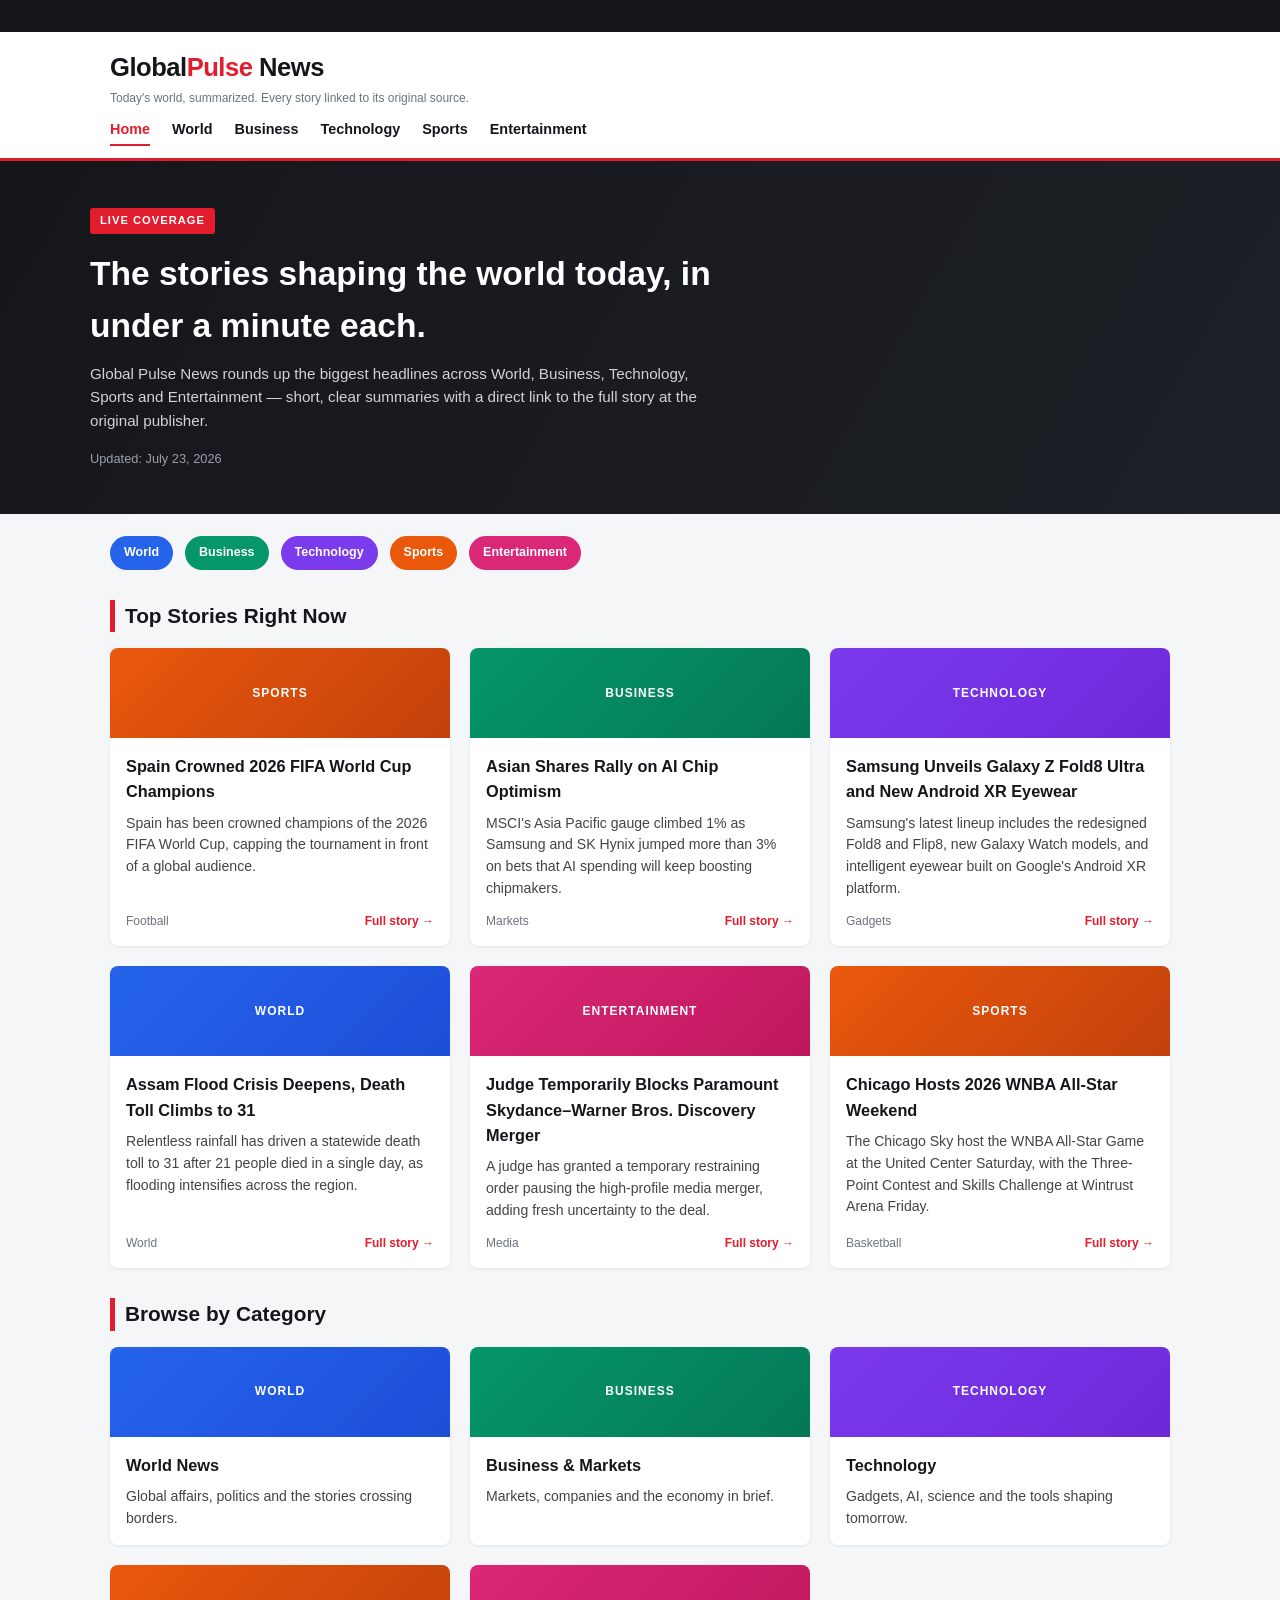
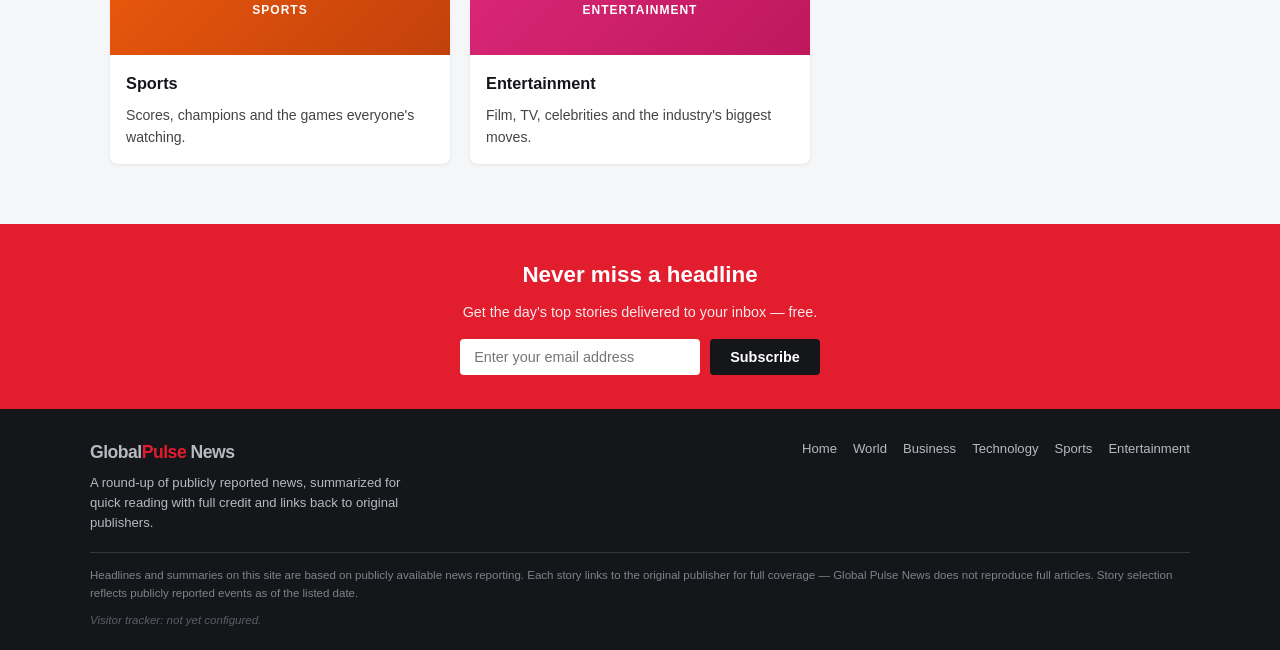
==== index.html @ ddd7f8ec "Add files via upload" ====
<!DOCTYPE html>
<html lang="en">
<head>
<meta charset="UTF-8">
<meta name="viewport" content="width=device-width, initial-scale=1.0">
<title>Global Pulse News — World News, Business, Tech, Sports & Entertainment</title>
<meta name="description" content="Global Pulse News brings you the day's top stories from around the world — World, Business, Technology, Sports and Entertainment — summarized with links to full coverage.">
<link rel="stylesheet" href="style.css">
</head>
<body>

<div class="ticker"><span>🔴 BREAKING: Spain crowned 2026 FIFA World Cup Champions &nbsp;&nbsp;|&nbsp;&nbsp; Samsung unveils Galaxy Z Fold8 Ultra &nbsp;&nbsp;|&nbsp;&nbsp; Asian markets rally on AI chip demand &nbsp;&nbsp;|&nbsp;&nbsp; Assam flood death toll climbs to 31 &nbsp;&nbsp;|&nbsp;&nbsp; Ryan Fox wins first career major at The Open</span></div>

<header class="site-header">
  <div class="header-inner">
    <div>
      <div class="logo">Global<span>Pulse</span> News</div>
      <div class="tagline">Today's world, summarized. Every story linked to its original source.</div>
    </div>
  </div>
  <nav class="main-nav">
    <a href="index.html" class="active">Home</a>
    <a href="world.html">World</a>
    <a href="business.html">Business</a>
    <a href="technology.html">Technology</a>
    <a href="sports.html">Sports</a>
    <a href="entertainment.html">Entertainment</a>
  </nav>
</header>

<section class="hero">
  <div class="hero-inner">
    <span class="hero-badge">Live Coverage</span>
    <h1>The stories shaping the world today, in under a minute each.</h1>
    <p>Global Pulse News rounds up the biggest headlines across World, Business, Technology, Sports and Entertainment — short, clear summaries with a direct link to the full story at the original publisher.</p>
    <div class="date">Updated: July 23, 2026</div>
  </div>
</section>

<div class="cat-strip">
  <a class="cat-pill world" href="world.html">World</a>
  <a class="cat-pill business" href="business.html">Business</a>
  <a class="cat-pill technology" href="technology.html">Technology</a>
  <a class="cat-pill sports" href="sports.html">Sports</a>
  <a class="cat-pill entertainment" href="entertainment.html">Entertainment</a>
</div>

<main class="container">

  <h2 class="section-title">Top Stories Right Now</h2>
  <div class="grid">

    <a class="card" href="https://en.wikipedia.org/wiki/2026_FIFA_World_Cup" target="_blank" rel="noopener">
      <div class="card-banner sports">Sports</div>
      <div class="card-body">
        <h3>Spain Crowned 2026 FIFA World Cup Champions</h3>
        <p>Spain has been crowned champions of the 2026 FIFA World Cup, capping the tournament in front of a global audience.</p>
        <div class="card-meta"><span>Football</span><span class="source-link">Full story →</span></div>
      </div>
    </a>

    <a class="card" href="https://www.bloomberg.com/news/articles/2026-07-22/stock-market-today-dow-s-p-live-updates" target="_blank" rel="noopener">
      <div class="card-banner business">Business</div>
      <div class="card-body">
        <h3>Asian Shares Rally on AI Chip Optimism</h3>
        <p>MSCI's Asia Pacific gauge climbed 1% as Samsung and SK Hynix jumped more than 3% on bets that AI spending will keep boosting chipmakers.</p>
        <div class="card-meta"><span>Markets</span><span class="source-link">Full story →</span></div>
      </div>
    </a>

    <a class="card" href="https://techstartups.com/2026/07/20/top-tech-news-today-july-20-2026-alibaba-bezos-blackstone-google-moonshot-ai-nvidia-samsung-more/" target="_blank" rel="noopener">
      <div class="card-banner technology">Technology</div>
      <div class="card-body">
        <h3>Samsung Unveils Galaxy Z Fold8 Ultra and New Android XR Eyewear</h3>
        <p>Samsung's latest lineup includes the redesigned Fold8 and Flip8, new Galaxy Watch models, and intelligent eyewear built on Google's Android XR platform.</p>
        <div class="card-meta"><span>Gadgets</span><span class="source-link">Full story →</span></div>
      </div>
    </a>

    <a class="card" href="https://sundayguardianlive.com/trending/school-assembly-news-headlines-today-july-23-top-national-news-business-news-sports-news-education-news-science-tech-news-weather-news-world-news-with-weather-updates-thought-of-the-day-244000/" target="_blank" rel="noopener">
      <div class="card-banner world">World</div>
      <div class="card-body">
        <h3>Assam Flood Crisis Deepens, Death Toll Climbs to 31</h3>
        <p>Relentless rainfall has driven a statewide death toll to 31 after 21 people died in a single day, as flooding intensifies across the region.</p>
        <div class="card-meta"><span>World</span><span class="source-link">Full story →</span></div>
      </div>
    </a>

    <a class="card" href="https://www.cbsnews.com/entertainment/" target="_blank" rel="noopener">
      <div class="card-banner entertainment">Entertainment</div>
      <div class="card-body">
        <h3>Judge Temporarily Blocks Paramount Skydance–Warner Bros. Discovery Merger</h3>
        <p>A judge has granted a temporary restraining order pausing the high-profile media merger, adding fresh uncertainty to the deal.</p>
        <div class="card-meta"><span>Media</span><span class="source-link">Full story →</span></div>
      </div>
    </a>

    <a class="card" href="https://en.wikipedia.org/wiki/2026_WNBA_season" target="_blank" rel="noopener">
      <div class="card-banner sports">Sports</div>
      <div class="card-body">
        <h3>Chicago Hosts 2026 WNBA All-Star Weekend</h3>
        <p>The Chicago Sky host the WNBA All-Star Game at the United Center Saturday, with the Three-Point Contest and Skills Challenge at Wintrust Arena Friday.</p>
        <div class="card-meta"><span>Basketball</span><span class="source-link">Full story →</span></div>
      </div>
    </a>

  </div>

  <h2 class="section-title">Browse by Category</h2>
  <div class="grid">
    <a class="card" href="world.html">
      <div class="card-banner world">World</div>
      <div class="card-body"><h3>World News</h3><p>Global affairs, politics and the stories crossing borders.</p></div>
    </a>
    <a class="card" href="business.html">
      <div class="card-banner business">Business</div>
      <div class="card-body"><h3>Business & Markets</h3><p>Markets, companies and the economy in brief.</p></div>
    </a>
    <a class="card" href="technology.html">
      <div class="card-banner technology">Technology</div>
      <div class="card-body"><h3>Technology</h3><p>Gadgets, AI, science and the tools shaping tomorrow.</p></div>
    </a>
    <a class="card" href="sports.html">
      <div class="card-banner sports">Sports</div>
      <div class="card-body"><h3>Sports</h3><p>Scores, champions and the games everyone's watching.</p></div>
    </a>
    <a class="card" href="entertainment.html">
      <div class="card-banner entertainment">Entertainment</div>
      <div class="card-body"><h3>Entertainment</h3><p>Film, TV, celebrities and the industry's biggest moves.</p></div>
    </a>
  </div>

</main>

<section class="cta">
  <h2>Never miss a headline</h2>
  <p>Get the day's top stories delivered to your inbox — free.</p>
  <form onsubmit="return false;">
    <input type="email" placeholder="Enter your email address" required>
    <button type="submit">Subscribe</button>
  </form>
</section>

<footer class="site-footer">
  <div class="footer-inner">
    <div>
      <div class="logo" style="font-size:1.1rem;">Global<span>Pulse</span> News</div>
      <p style="margin-top:6px;max-width:320px;">A round-up of publicly reported news, summarized for quick reading with full credit and links back to original publishers.</p>
    </div>
    <nav>
      <a href="index.html">Home</a>
      <a href="world.html">World</a>
      <a href="business.html">Business</a>
      <a href="technology.html">Technology</a>
      <a href="sports.html">Sports</a>
      <a href="entertainment.html">Entertainment</a>
    </nav>
  </div>
  <div class="disclaimer">
    Headlines and summaries on this site are based on publicly available news reporting. Each story links to the original publisher for full coverage — Global Pulse News does not reproduce full articles. Story selection reflects publicly reported events as of the listed date.
  </div>
  <!-- Visitor/analytics tracker slot: paste your tracking script or embed link here once you have it. -->
  <div class="tracker-note">Visitor tracker: not yet configured.</div>
</footer>

</body>
</html>
---- style.css ----
:root {
  --red: #e11d2e;
  --dark: #14161a;
  --dark2: #1e2127;
  --grey: #6b7280;
  --light: #f5f6f8;
  --white: #ffffff;
  --world: #2563eb;
  --business: #059669;
  --technology: #7c3aed;
  --sports: #ea580c;
  --entertainment: #db2777;
}

* { box-sizing: border-box; margin: 0; padding: 0; }

body {
  font-family: 'Segoe UI', Arial, Helvetica, sans-serif;
  background: var(--light);
  color: var(--dark);
  line-height: 1.55;
}

a { text-decoration: none; color: inherit; }

/* Top ticker */
.ticker {
  background: var(--dark);
  color: var(--white);
  font-size: 0.8rem;
  padding: 6px 0;
  overflow: hidden;
  white-space: nowrap;
}
.ticker span {
  display: inline-block;
  padding-left: 100%;
  animation: scroll-left 28s linear infinite;
}
@keyframes scroll-left {
  0% { transform: translateX(0); }
  100% { transform: translateX(-100%); }
}

/* Header */
header.site-header {
  background: var(--white);
  border-bottom: 3px solid var(--red);
  position: sticky;
  top: 0;
  z-index: 50;
}
.header-inner {
  max-width: 1100px;
  margin: 0 auto;
  padding: 16px 20px 10px;
  display: flex;
  align-items: center;
  justify-content: space-between;
  flex-wrap: wrap;
}
.logo {
  font-size: 1.6rem;
  font-weight: 800;
  letter-spacing: -0.5px;
}
.logo span { color: var(--red); }
.tagline {
  font-size: 0.75rem;
  color: var(--grey);
  margin-top: 2px;
}
nav.main-nav {
  max-width: 1100px;
  margin: 0 auto;
  padding: 0 20px 12px;
  display: flex;
  gap: 22px;
  flex-wrap: wrap;
}
nav.main-nav a {
  font-size: 0.9rem;
  font-weight: 600;
  color: var(--dark);
  padding-bottom: 4px;
  border-bottom: 2px solid transparent;
}
nav.main-nav a:hover,
nav.main-nav a.active {
  color: var(--red);
  border-bottom-color: var(--red);
}

/* Hero */
.hero {
  background: linear-gradient(120deg, var(--dark) 0%, var(--dark2) 100%);
  color: var(--white);
  padding: 46px 20px;
}
.hero-inner { max-width: 1100px; margin: 0 auto; }
.hero-badge {
  display: inline-block;
  background: var(--red);
  color: var(--white);
  font-size: 0.7rem;
  font-weight: 700;
  letter-spacing: 1px;
  text-transform: uppercase;
  padding: 4px 10px;
  border-radius: 3px;
  margin-bottom: 14px;
}
.hero h1 {
  font-size: 2.1rem;
  max-width: 700px;
  margin-bottom: 10px;
}
.hero p {
  color: #cfd3da;
  max-width: 620px;
  font-size: 0.95rem;
}
.hero .date {
  margin-top: 16px;
  font-size: 0.8rem;
  color: #9aa0aa;
}

/* Category strip */
.cat-strip {
  max-width: 1100px;
  margin: 0 auto;
  padding: 22px 20px 0;
  display: flex;
  gap: 12px;
  flex-wrap: wrap;
}
.cat-pill {
  font-size: 0.78rem;
  font-weight: 700;
  padding: 7px 14px;
  border-radius: 20px;
  color: var(--white);
}
.cat-pill.world { background: var(--world); }
.cat-pill.business { background: var(--business); }
.cat-pill.technology { background: var(--technology); }
.cat-pill.sports { background: var(--sports); }
.cat-pill.entertainment { background: var(--entertainment); }

/* Grid / cards */
main.container {
  max-width: 1100px;
  margin: 0 auto;
  padding: 30px 20px 60px;
}
.section-title {
  font-size: 1.3rem;
  font-weight: 800;
  margin: 30px 0 16px;
  border-left: 5px solid var(--red);
  padding-left: 10px;
}
.section-title:first-child { margin-top: 0; }
.grid {
  display: grid;
  grid-template-columns: repeat(auto-fill, minmax(280px, 1fr));
  gap: 20px;
}
.card {
  background: var(--white);
  border-radius: 8px;
  overflow: hidden;
  box-shadow: 0 1px 3px rgba(0,0,0,0.08);
  display: flex;
  flex-direction: column;
  transition: transform 0.15s ease, box-shadow 0.15s ease;
}
.card:hover {
  transform: translateY(-3px);
  box-shadow: 0 8px 18px rgba(0,0,0,0.12);
}
.card-banner {
  height: 90px;
  display: flex;
  align-items: center;
  justify-content: center;
  color: var(--white);
  font-weight: 800;
  font-size: 0.75rem;
  letter-spacing: 1px;
  text-transform: uppercase;
}
.card-banner.world { background: linear-gradient(135deg, var(--world), #1d4ed8); }
.card-banner.business { background: linear-gradient(135deg, var(--business), #047857); }
.card-banner.technology { background: linear-gradient(135deg, var(--technology), #6d28d9); }
.card-banner.sports { background: linear-gradient(135deg, var(--sports), #c2410c); }
.card-banner.entertainment { background: linear-gradient(135deg, var(--entertainment), #be185d); }
.card-body { padding: 16px; flex: 1; display: flex; flex-direction: column; }
.card-body h3 { font-size: 1.02rem; margin-bottom: 8px; }
.card-body p { font-size: 0.88rem; color: #444; flex: 1; }
.card-meta {
  margin-top: 12px;
  display: flex;
  justify-content: space-between;
  align-items: center;
  font-size: 0.75rem;
  color: var(--grey);
}
.source-link {
  font-weight: 700;
  color: var(--red);
}
.source-link:hover { text-decoration: underline; }

/* Page intro (category pages) */
.page-intro {
  padding: 34px 20px 10px;
  max-width: 1100px;
  margin: 0 auto;
}
.page-intro h1 { font-size: 1.7rem; margin-bottom: 6px; }
.page-intro p { color: var(--grey); font-size: 0.92rem; max-width: 650px; }

/* Newsletter / grab-customers CTA */
.cta {
  background: var(--red);
  color: var(--white);
  padding: 34px 20px;
  text-align: center;
}
.cta h2 { font-size: 1.4rem; margin-bottom: 8px; }
.cta p { font-size: 0.9rem; opacity: 0.9; margin-bottom: 16px; }
.cta form {
  display: flex;
  justify-content: center;
  gap: 10px;
  flex-wrap: wrap;
}
.cta input[type="email"] {
  padding: 10px 14px;
  border-radius: 4px;
  border: none;
  min-width: 240px;
  font-size: 0.9rem;
}
.cta button {
  background: var(--dark);
  color: var(--white);
  border: none;
  padding: 10px 20px;
  border-radius: 4px;
  font-weight: 700;
  cursor: pointer;
  font-size: 0.9rem;
}
.cta button:hover { background: #000; }

/* Footer */
footer.site-footer {
  background: var(--dark);
  color: #b6bac1;
  padding: 30px 20px 20px;
  font-size: 0.82rem;
}
.footer-inner {
  max-width: 1100px;
  margin: 0 auto;
  display: flex;
  justify-content: space-between;
  flex-wrap: wrap;
  gap: 20px;
}
.footer-inner nav { display: flex; gap: 16px; flex-wrap: wrap; }
.footer-inner nav a:hover { color: var(--white); }
.disclaimer {
  max-width: 1100px;
  margin: 18px auto 0;
  padding-top: 14px;
  border-top: 1px solid #33363c;
  font-size: 0.72rem;
  color: #7e838c;
}
.tracker-note {
  max-width: 1100px;
  margin: 10px auto 0;
  font-size: 0.72rem;
  color: #5b5f66;
  font-style: italic;
}
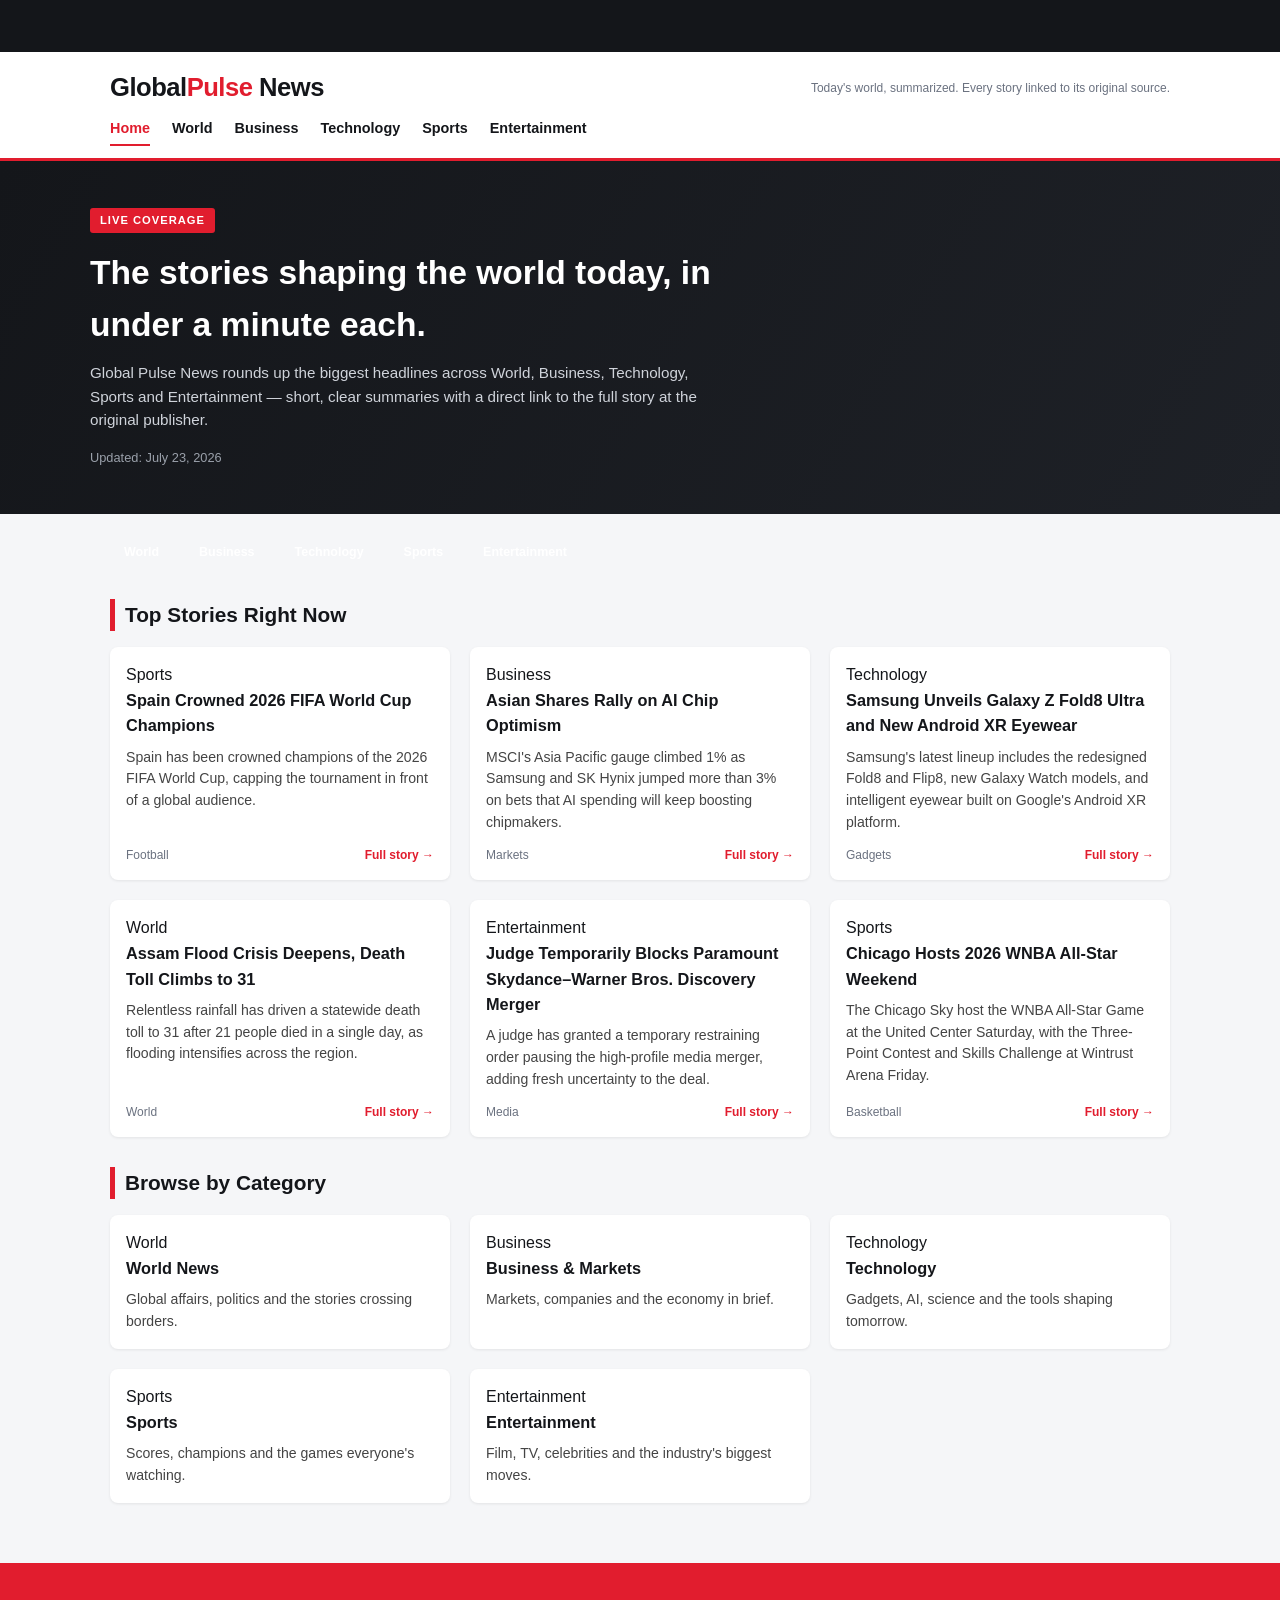
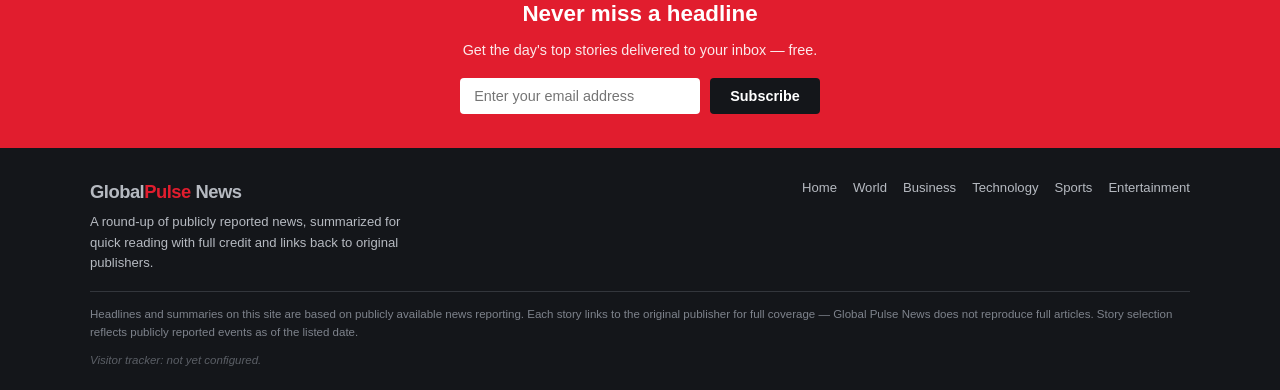
==== commit fdd0c93a: "Update index.html" ====
--- a/index.html
+++ b/index.html
@@ -5,18 +5,22 @@
 <meta name="viewport" content="width=device-width, initial-scale=1.0">
 <title>Global Pulse News — World News, Business, Tech, Sports & Entertainment</title>
 <meta name="description" content="Global Pulse News brings you the day's top stories from around the world — World, Business, Technology, Sports and Entertainment — summarized with links to full coverage.">
+<link rel="preconnect" href="https://fonts.googleapis.com">
+<link rel="preconnect" href="https://fonts.gstatic.com" crossorigin>
+<link href="https://fonts.googleapis.com/css2?family=Playfair+Display:wght@700;800&family=Source+Sans+Pro:wght@400;600;700&display=swap" rel="stylesheet">
 <link rel="stylesheet" href="style.css">
 </head>
 <body>
 
-<div class="ticker"><span>🔴 BREAKING: Spain crowned 2026 FIFA World Cup Champions &nbsp;&nbsp;|&nbsp;&nbsp; Samsung unveils Galaxy Z Fold8 Ultra &nbsp;&nbsp;|&nbsp;&nbsp; Asian markets rally on AI chip demand &nbsp;&nbsp;|&nbsp;&nbsp; Assam flood death toll climbs to 31 &nbsp;&nbsp;|&nbsp;&nbsp; Ryan Fox wins first career major at The Open</span></div>
+<div class="ticker">
+  <span class="tag">Breaking</span>
+  <div class="scroll-wrap"><span>Spain crowned 2026 FIFA World Cup Champions &nbsp;&nbsp;•&nbsp;&nbsp; Samsung unveils Galaxy Z Fold8 Ultra &nbsp;&nbsp;•&nbsp;&nbsp; Asian markets rally on AI chip demand &nbsp;&nbsp;•&nbsp;&nbsp; Assam flood death toll climbs to 31 &nbsp;&nbsp;•&nbsp;&nbsp; Ryan Fox wins first career major at The Open</span></div>
+</div>
 
 <header class="site-header">
   <div class="header-inner">
-    <div>
-      <div class="logo">Global<span>Pulse</span> News</div>
-      <div class="tagline">Today's world, summarized. Every story linked to its original source.</div>
-    </div>
+    <div class="logo">Global<span>Pulse</span> News</div>
+    <div class="tagline">Today's world, summarized. Every story linked to its original source.</div>
   </div>
   <nav class="main-nav">
     <a href="index.html" class="active">Home</a>
@@ -38,11 +42,11 @@
 </section>
 
 <div class="cat-strip">
-  <a class="cat-pill world" href="world.html">World</a>
-  <a class="cat-pill business" href="business.html">Business</a>
-  <a class="cat-pill technology" href="technology.html">Technology</a>
-  <a class="cat-pill sports" href="sports.html">Sports</a>
-  <a class="cat-pill entertainment" href="entertainment.html">Entertainment</a>
+  <a class="cat-pill" href="world.html">World</a>
+  <a class="cat-pill" href="business.html">Business</a>
+  <a class="cat-pill" href="technology.html">Technology</a>
+  <a class="cat-pill" href="sports.html">Sports</a>
+  <a class="cat-pill" href="entertainment.html">Entertainment</a>
 </div>
 
 <main class="container">
@@ -50,54 +54,54 @@
   <h2 class="section-title">Top Stories Right Now</h2>
   <div class="grid">
 
-    <a class="card" href="https://en.wikipedia.org/wiki/2026_FIFA_World_Cup" target="_blank" rel="noopener">
-      <div class="card-banner sports">Sports</div>
+    <a class="card cat-sports" href="https://en.wikipedia.org/wiki/2026_FIFA_World_Cup" target="_blank" rel="noopener">
       <div class="card-body">
+        <span class="eyebrow sports">Sports</span>
         <h3>Spain Crowned 2026 FIFA World Cup Champions</h3>
         <p>Spain has been crowned champions of the 2026 FIFA World Cup, capping the tournament in front of a global audience.</p>
         <div class="card-meta"><span>Football</span><span class="source-link">Full story →</span></div>
       </div>
     </a>
 
-    <a class="card" href="https://www.bloomberg.com/news/articles/2026-07-22/stock-market-today-dow-s-p-live-updates" target="_blank" rel="noopener">
-      <div class="card-banner business">Business</div>
+    <a class="card cat-business" href="https://www.bloomberg.com/news/articles/2026-07-22/stock-market-today-dow-s-p-live-updates" target="_blank" rel="noopener">
       <div class="card-body">
+        <span class="eyebrow business">Business</span>
         <h3>Asian Shares Rally on AI Chip Optimism</h3>
         <p>MSCI's Asia Pacific gauge climbed 1% as Samsung and SK Hynix jumped more than 3% on bets that AI spending will keep boosting chipmakers.</p>
         <div class="card-meta"><span>Markets</span><span class="source-link">Full story →</span></div>
       </div>
     </a>
 
-    <a class="card" href="https://techstartups.com/2026/07/20/top-tech-news-today-july-20-2026-alibaba-bezos-blackstone-google-moonshot-ai-nvidia-samsung-more/" target="_blank" rel="noopener">
-      <div class="card-banner technology">Technology</div>
+    <a class="card cat-technology" href="https://techstartups.com/2026/07/20/top-tech-news-today-july-20-2026-alibaba-bezos-blackstone-google-moonshot-ai-nvidia-samsung-more/" target="_blank" rel="noopener">
       <div class="card-body">
+        <span class="eyebrow technology">Technology</span>
         <h3>Samsung Unveils Galaxy Z Fold8 Ultra and New Android XR Eyewear</h3>
         <p>Samsung's latest lineup includes the redesigned Fold8 and Flip8, new Galaxy Watch models, and intelligent eyewear built on Google's Android XR platform.</p>
         <div class="card-meta"><span>Gadgets</span><span class="source-link">Full story →</span></div>
       </div>
     </a>
 
-    <a class="card" href="https://sundayguardianlive.com/trending/school-assembly-news-headlines-today-july-23-top-national-news-business-news-sports-news-education-news-science-tech-news-weather-news-world-news-with-weather-updates-thought-of-the-day-244000/" target="_blank" rel="noopener">
-      <div class="card-banner world">World</div>
+    <a class="card cat-world" href="https://sundayguardianlive.com/trending/school-assembly-news-headlines-today-july-23-top-national-news-business-news-sports-news-education-news-science-tech-news-weather-news-world-news-with-weather-updates-thought-of-the-day-244000/" target="_blank" rel="noopener">
       <div class="card-body">
+        <span class="eyebrow world">World</span>
         <h3>Assam Flood Crisis Deepens, Death Toll Climbs to 31</h3>
         <p>Relentless rainfall has driven a statewide death toll to 31 after 21 people died in a single day, as flooding intensifies across the region.</p>
         <div class="card-meta"><span>World</span><span class="source-link">Full story →</span></div>
       </div>
     </a>
 
-    <a class="card" href="https://www.cbsnews.com/entertainment/" target="_blank" rel="noopener">
-      <div class="card-banner entertainment">Entertainment</div>
+    <a class="card cat-entertainment" href="https://www.cbsnews.com/entertainment/" target="_blank" rel="noopener">
       <div class="card-body">
+        <span class="eyebrow entertainment">Entertainment</span>
         <h3>Judge Temporarily Blocks Paramount Skydance–Warner Bros. Discovery Merger</h3>
         <p>A judge has granted a temporary restraining order pausing the high-profile media merger, adding fresh uncertainty to the deal.</p>
         <div class="card-meta"><span>Media</span><span class="source-link">Full story →</span></div>
       </div>
     </a>
 
-    <a class="card" href="https://en.wikipedia.org/wiki/2026_WNBA_season" target="_blank" rel="noopener">
-      <div class="card-banner sports">Sports</div>
+    <a class="card cat-sports" href="https://en.wikipedia.org/wiki/2026_WNBA_season" target="_blank" rel="noopener">
       <div class="card-body">
+        <span class="eyebrow sports">Sports</span>
         <h3>Chicago Hosts 2026 WNBA All-Star Weekend</h3>
         <p>The Chicago Sky host the WNBA All-Star Game at the United Center Saturday, with the Three-Point Contest and Skills Challenge at Wintrust Arena Friday.</p>
         <div class="card-meta"><span>Basketball</span><span class="source-link">Full story →</span></div>
@@ -108,25 +112,20 @@
 
   <h2 class="section-title">Browse by Category</h2>
   <div class="grid">
-    <a class="card" href="world.html">
-      <div class="card-banner world">World</div>
-      <div class="card-body"><h3>World News</h3><p>Global affairs, politics and the stories crossing borders.</p></div>
+    <a class="card cat-world" href="world.html">
+      <div class="card-body"><span class="eyebrow world">World</span><h3>World News</h3><p>Global affairs, politics and the stories crossing borders.</p></div>
     </a>
-    <a class="card" href="business.html">
-      <div class="card-banner business">Business</div>
-      <div class="card-body"><h3>Business & Markets</h3><p>Markets, companies and the economy in brief.</p></div>
+    <a class="card cat-business" href="business.html">
+      <div class="card-body"><span class="eyebrow business">Business</span><h3>Business & Markets</h3><p>Markets, companies and the economy in brief.</p></div>
     </a>
-    <a class="card" href="technology.html">
-      <div class="card-banner technology">Technology</div>
-      <div class="card-body"><h3>Technology</h3><p>Gadgets, AI, science and the tools shaping tomorrow.</p></div>
+    <a class="card cat-technology" href="technology.html">
+      <div class="card-body"><span class="eyebrow technology">Technology</span><h3>Technology</h3><p>Gadgets, AI, science and the tools shaping tomorrow.</p></div>
     </a>
-    <a class="card" href="sports.html">
-      <div class="card-banner sports">Sports</div>
-      <div class="card-body"><h3>Sports</h3><p>Scores, champions and the games everyone's watching.</p></div>
+    <a class="card cat-sports" href="sports.html">
+      <div class="card-body"><span class="eyebrow sports">Sports</span><h3>Sports</h3><p>Scores, champions and the games everyone's watching.</p></div>
     </a>
-    <a class="card" href="entertainment.html">
-      <div class="card-banner entertainment">Entertainment</div>
-      <div class="card-body"><h3>Entertainment</h3><p>Film, TV, celebrities and the industry's biggest moves.</p></div>
+    <a class="card cat-entertainment" href="entertainment.html">
+      <div class="card-body"><span class="eyebrow entertainment">Entertainment</span><h3>Entertainment</h3><p>Film, TV, celebrities and the industry's biggest moves.</p></div>
     </a>
   </div>
 
@@ -144,7 +143,7 @@
 <footer class="site-footer">
   <div class="footer-inner">
     <div>
-      <div class="logo" style="font-size:1.1rem;">Global<span>Pulse</span> News</div>
+      <div class="logo" style="font-size:1.15rem;">Global<span>Pulse</span> News</div>
       <p style="margin-top:6px;max-width:320px;">A round-up of publicly reported news, summarized for quick reading with full credit and links back to original publishers.</p>
     </div>
     <nav>
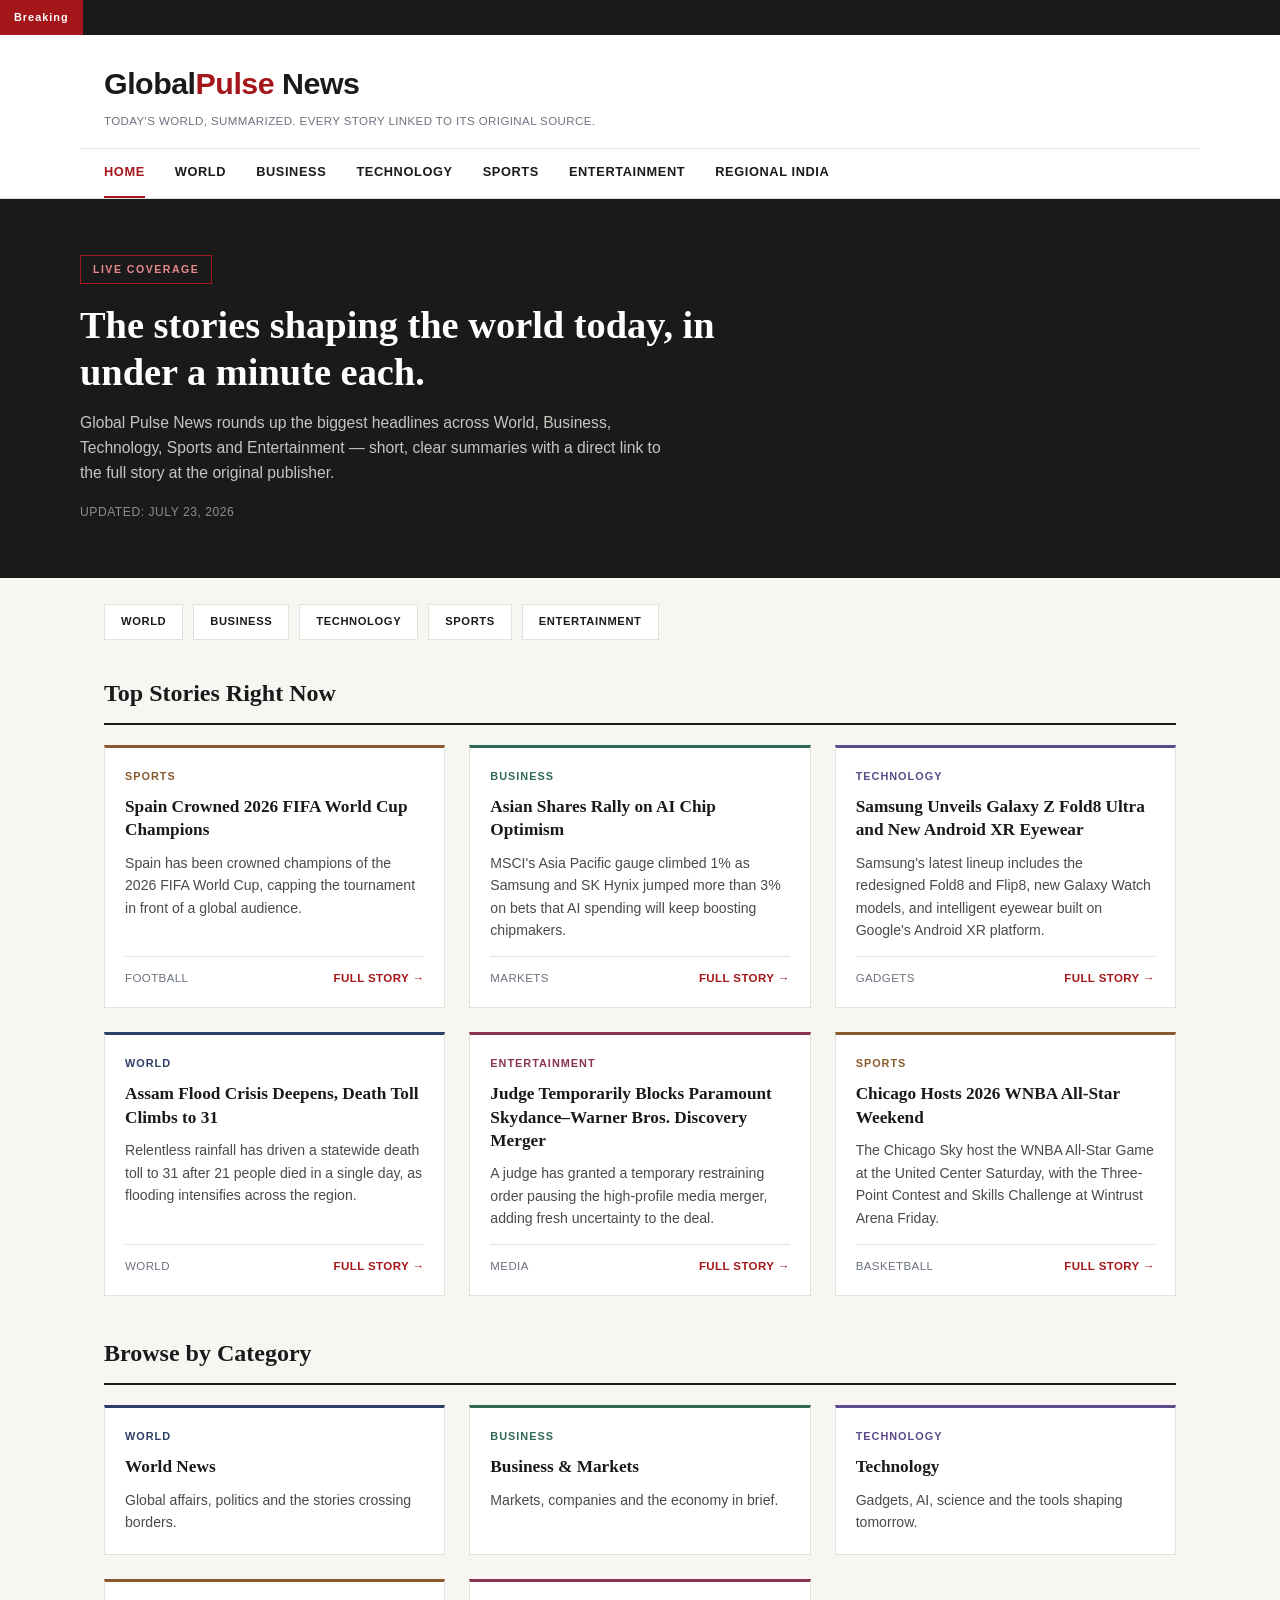
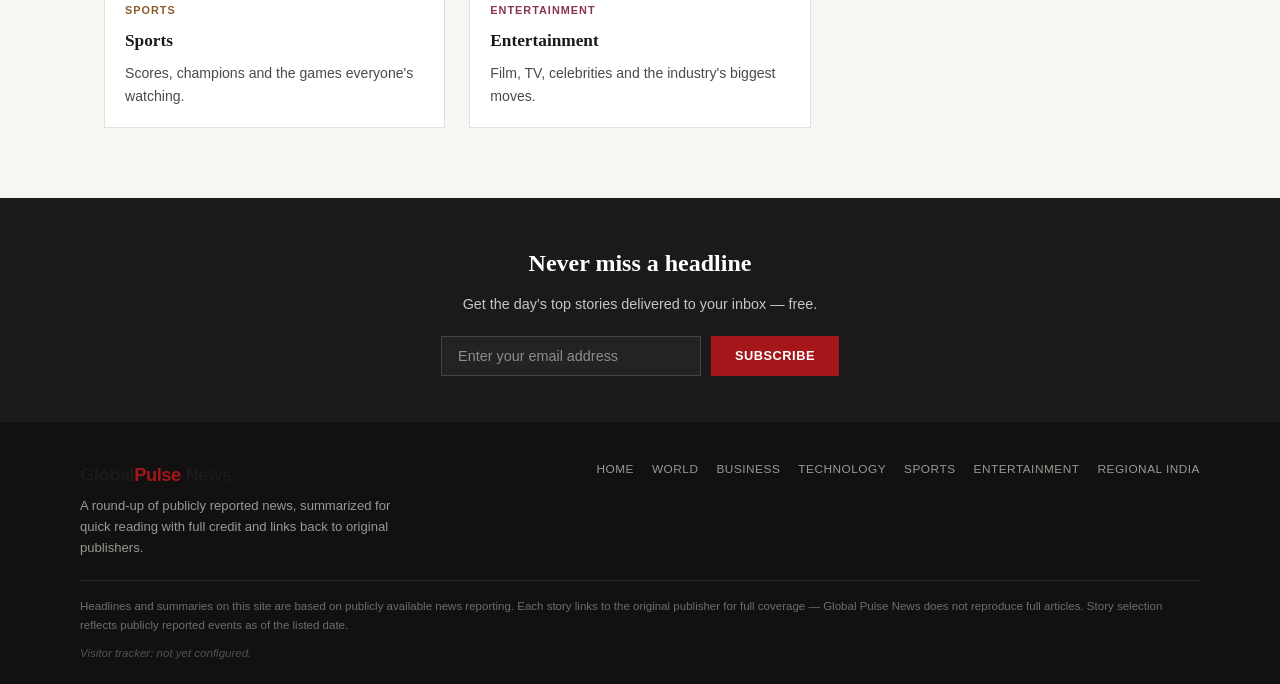
==== commit da84a129: "Add files via upload" ====
--- a/index.html
+++ b/index.html
@@ -29,6 +29,7 @@
     <a href="technology.html">Technology</a>
     <a href="sports.html">Sports</a>
     <a href="entertainment.html">Entertainment</a>
+    <a href="regional.html">Regional India</a>
   </nav>
 </header>
 
@@ -153,6 +154,7 @@
       <a href="technology.html">Technology</a>
       <a href="sports.html">Sports</a>
       <a href="entertainment.html">Entertainment</a>
+      <a href="regional.html">Regional India</a>
     </nav>
   </div>
   <div class="disclaimer">
--- a/style.css
+++ b/style.css
@@ -1,41 +1,62 @@
 :root {
-  --red: #e11d2e;
-  --dark: #14161a;
-  --dark2: #1e2127;
-  --grey: #6b7280;
-  --light: #f5f6f8;
-  --white: #ffffff;
-  --world: #2563eb;
-  --business: #059669;
-  --technology: #7c3aed;
-  --sports: #ea580c;
-  --entertainment: #db2777;
+  --ink: #1a1a1a;
+  --paper: #ffffff;
+  --offwhite: #f7f6f3;
+  --accent: #a4161a;
+  --accent-dark: #7f1114;
+  --muted: #6b7280;
+  --border: #e3e1dc;
+  --world: #2c3e66;
+  --business: #2f6b52;
+  --technology: #5b4b8a;
+  --sports: #8a5a2e;
+  --entertainment: #8a3352;
 }
 
 * { box-sizing: border-box; margin: 0; padding: 0; }
 
 body {
-  font-family: 'Segoe UI', Arial, Helvetica, sans-serif;
-  background: var(--light);
-  color: var(--dark);
-  line-height: 1.55;
-}
+  font-family: 'Source Sans Pro', 'Segoe UI', Arial, Helvetica, sans-serif;
+  background: var(--offwhite);
+  color: var(--ink);
+  line-height: 1.6;
+}
+
+h1, h2, h3 { font-family: 'Playfair Display', Georgia, 'Times New Roman', serif; }
 
 a { text-decoration: none; color: inherit; }
 
 /* Top ticker */
 .ticker {
-  background: var(--dark);
-  color: var(--white);
-  font-size: 0.8rem;
-  padding: 6px 0;
+  background: var(--ink);
+  color: #d9d7d1;
+  font-size: 0.78rem;
+  padding: 0;
+  display: flex;
+  align-items: stretch;
   overflow: hidden;
+}
+.ticker .tag {
+  background: var(--accent);
+  color: #fff;
+  font-weight: 700;
+  font-size: 0.68rem;
+  letter-spacing: 1px;
+  padding: 9px 14px;
+  flex-shrink: 0;
   white-space: nowrap;
 }
-.ticker span {
+.ticker .scroll-wrap {
+  overflow: hidden;
+  flex: 1;
+  display: flex;
+  align-items: center;
+}
+.ticker .scroll-wrap span {
   display: inline-block;
   padding-left: 100%;
-  animation: scroll-left 28s linear infinite;
+  white-space: nowrap;
+  animation: scroll-left 32s linear infinite;
 }
 @keyframes scroll-left {
   0% { transform: translateX(0); }
@@ -44,193 +65,219 @@
 
 /* Header */
 header.site-header {
-  background: var(--white);
-  border-bottom: 3px solid var(--red);
+  background: var(--paper);
+  border-bottom: 1px solid var(--border);
   position: sticky;
   top: 0;
   z-index: 50;
 }
 .header-inner {
-  max-width: 1100px;
-  margin: 0 auto;
-  padding: 16px 20px 10px;
-  display: flex;
-  align-items: center;
-  justify-content: space-between;
+  max-width: 1120px;
+  margin: 0 auto;
+  padding: 24px 24px 4px;
+}
+.logo {
+  font-size: 1.9rem;
+  font-weight: 700;
+  letter-spacing: -0.5px;
+  color: var(--ink);
+}
+.logo span { color: var(--accent); }
+.tagline {
+  font-size: 0.72rem;
+  color: var(--muted);
+  margin-top: 4px;
+  letter-spacing: 0.4px;
+  text-transform: uppercase;
+}
+nav.main-nav {
+  max-width: 1120px;
+  margin: 14px auto 0;
+  padding: 0 24px;
+  display: flex;
+  gap: 30px;
   flex-wrap: wrap;
-}
-.logo {
-  font-size: 1.6rem;
-  font-weight: 800;
-  letter-spacing: -0.5px;
-}
-.logo span { color: var(--red); }
-.tagline {
-  font-size: 0.75rem;
-  color: var(--grey);
-  margin-top: 2px;
-}
-nav.main-nav {
-  max-width: 1100px;
-  margin: 0 auto;
-  padding: 0 20px 12px;
-  display: flex;
-  gap: 22px;
-  flex-wrap: wrap;
+  border-top: 1px solid var(--border);
 }
 nav.main-nav a {
-  font-size: 0.9rem;
+  font-size: 0.8rem;
   font-weight: 600;
-  color: var(--dark);
-  padding-bottom: 4px;
+  letter-spacing: 0.6px;
+  text-transform: uppercase;
+  color: var(--ink);
+  padding: 13px 0;
+  display: inline-block;
   border-bottom: 2px solid transparent;
 }
 nav.main-nav a:hover,
 nav.main-nav a.active {
-  color: var(--red);
-  border-bottom-color: var(--red);
+  color: var(--accent);
+  border-bottom-color: var(--accent);
 }
 
 /* Hero */
 .hero {
-  background: linear-gradient(120deg, var(--dark) 0%, var(--dark2) 100%);
-  color: var(--white);
-  padding: 46px 20px;
-}
-.hero-inner { max-width: 1100px; margin: 0 auto; }
+  background: var(--ink);
+  color: var(--paper);
+  padding: 56px 24px;
+}
+.hero-inner { max-width: 1120px; margin: 0 auto; }
 .hero-badge {
   display: inline-block;
-  background: var(--red);
-  color: var(--white);
-  font-size: 0.7rem;
-  font-weight: 700;
-  letter-spacing: 1px;
-  text-transform: uppercase;
-  padding: 4px 10px;
-  border-radius: 3px;
+  border: 1px solid var(--accent);
+  color: #e8898b;
+  font-size: 0.66rem;
+  font-weight: 700;
+  letter-spacing: 1.5px;
+  text-transform: uppercase;
+  padding: 5px 12px;
+  margin-bottom: 18px;
+}
+.hero h1 {
+  font-size: 2.4rem;
+  font-weight: 700;
+  line-height: 1.22;
+  max-width: 720px;
   margin-bottom: 14px;
 }
-.hero h1 {
-  font-size: 2.1rem;
-  max-width: 700px;
-  margin-bottom: 10px;
-}
 .hero p {
-  color: #cfd3da;
-  max-width: 620px;
-  font-size: 0.95rem;
+  color: #c7c5c0;
+  max-width: 600px;
+  font-size: 0.98rem;
+  font-family: 'Source Sans Pro', Arial, sans-serif;
 }
 .hero .date {
-  margin-top: 16px;
-  font-size: 0.8rem;
-  color: #9aa0aa;
+  margin-top: 18px;
+  font-size: 0.76rem;
+  color: #8f8d88;
+  letter-spacing: 0.5px;
+  text-transform: uppercase;
 }
 
 /* Category strip */
 .cat-strip {
-  max-width: 1100px;
-  margin: 0 auto;
-  padding: 22px 20px 0;
-  display: flex;
-  gap: 12px;
+  max-width: 1120px;
+  margin: 0 auto;
+  padding: 26px 24px 0;
+  display: flex;
+  gap: 10px;
   flex-wrap: wrap;
 }
 .cat-pill {
-  font-size: 0.78rem;
-  font-weight: 700;
-  padding: 7px 14px;
-  border-radius: 20px;
-  color: var(--white);
-}
-.cat-pill.world { background: var(--world); }
-.cat-pill.business { background: var(--business); }
-.cat-pill.technology { background: var(--technology); }
-.cat-pill.sports { background: var(--sports); }
-.cat-pill.entertainment { background: var(--entertainment); }
+  font-size: 0.7rem;
+  font-weight: 700;
+  letter-spacing: 0.6px;
+  text-transform: uppercase;
+  padding: 8px 16px;
+  border: 1px solid var(--border);
+  background: var(--paper);
+  color: var(--ink);
+}
+.cat-pill:hover { border-color: var(--accent); color: var(--accent); }
 
 /* Grid / cards */
 main.container {
-  max-width: 1100px;
-  margin: 0 auto;
-  padding: 30px 20px 60px;
+  max-width: 1120px;
+  margin: 0 auto;
+  padding: 34px 24px 70px;
 }
 .section-title {
-  font-size: 1.3rem;
-  font-weight: 800;
-  margin: 30px 0 16px;
-  border-left: 5px solid var(--red);
-  padding-left: 10px;
+  font-size: 1.5rem;
+  font-weight: 700;
+  margin: 38px 0 20px;
+  padding-bottom: 10px;
+  border-bottom: 2px solid var(--ink);
 }
 .section-title:first-child { margin-top: 0; }
 .grid {
   display: grid;
-  grid-template-columns: repeat(auto-fill, minmax(280px, 1fr));
-  gap: 20px;
+  grid-template-columns: repeat(auto-fill, minmax(300px, 1fr));
+  gap: 24px;
 }
 .card {
-  background: var(--white);
-  border-radius: 8px;
-  overflow: hidden;
-  box-shadow: 0 1px 3px rgba(0,0,0,0.08);
+  background: var(--paper);
+  border: 1px solid var(--border);
+  border-top: 3px solid var(--muted);
   display: flex;
   flex-direction: column;
   transition: transform 0.15s ease, box-shadow 0.15s ease;
 }
 .card:hover {
-  transform: translateY(-3px);
-  box-shadow: 0 8px 18px rgba(0,0,0,0.12);
-}
-.card-banner {
-  height: 90px;
-  display: flex;
-  align-items: center;
-  justify-content: center;
-  color: var(--white);
-  font-weight: 800;
-  font-size: 0.75rem;
+  transform: translateY(-2px);
+  box-shadow: 0 8px 20px rgba(0,0,0,0.08);
+}
+.card.cat-world { border-top-color: var(--world); }
+.card.cat-business { border-top-color: var(--business); }
+.card.cat-technology { border-top-color: var(--technology); }
+.card.cat-sports { border-top-color: var(--sports); }
+.card.cat-entertainment { border-top-color: var(--entertainment); }
+.card.cat-regional { border-top-color: #0f766e; }
+.card.cat-regional h3 {
+  font-family: system-ui, -apple-system, 'Segoe UI', Arial, sans-serif;
+  font-weight: 700;
+}
+.eyebrow.regional { color: #0f766e; }
+.lang-label {
+  font-size: 0.7rem;
+  font-weight: 700;
+  color: var(--muted);
+  text-transform: none;
+  letter-spacing: 0.2px;
+  margin-left: 6px;
+}
+
+.eyebrow {
+  display: inline-block;
+  font-family: 'Source Sans Pro', Arial, sans-serif;
+  font-size: 0.68rem;
+  font-weight: 700;
   letter-spacing: 1px;
   text-transform: uppercase;
-}
-.card-banner.world { background: linear-gradient(135deg, var(--world), #1d4ed8); }
-.card-banner.business { background: linear-gradient(135deg, var(--business), #047857); }
-.card-banner.technology { background: linear-gradient(135deg, var(--technology), #6d28d9); }
-.card-banner.sports { background: linear-gradient(135deg, var(--sports), #c2410c); }
-.card-banner.entertainment { background: linear-gradient(135deg, var(--entertainment), #be185d); }
-.card-body { padding: 16px; flex: 1; display: flex; flex-direction: column; }
-.card-body h3 { font-size: 1.02rem; margin-bottom: 8px; }
-.card-body p { font-size: 0.88rem; color: #444; flex: 1; }
+  margin-bottom: 10px;
+}
+.eyebrow.world { color: var(--world); }
+.eyebrow.business { color: var(--business); }
+.eyebrow.technology { color: var(--technology); }
+.eyebrow.sports { color: var(--sports); }
+.eyebrow.entertainment { color: var(--entertainment); }
+
+.card-body { padding: 20px; flex: 1; display: flex; flex-direction: column; }
+.card-body h3 { font-size: 1.08rem; font-weight: 700; margin-bottom: 10px; line-height: 1.35; }
+.card-body p { font-size: 0.88rem; color: #4a4a4a; flex: 1; font-family: 'Source Sans Pro', Arial, sans-serif; }
 .card-meta {
-  margin-top: 12px;
+  margin-top: 14px;
+  padding-top: 12px;
+  border-top: 1px solid var(--border);
   display: flex;
   justify-content: space-between;
   align-items: center;
-  font-size: 0.75rem;
-  color: var(--grey);
-}
-.source-link {
-  font-weight: 700;
-  color: var(--red);
-}
+  font-size: 0.72rem;
+  color: var(--muted);
+  text-transform: uppercase;
+  letter-spacing: 0.4px;
+}
+.source-link { font-weight: 700; color: var(--accent); }
 .source-link:hover { text-decoration: underline; }
 
 /* Page intro (category pages) */
 .page-intro {
-  padding: 34px 20px 10px;
-  max-width: 1100px;
-  margin: 0 auto;
-}
-.page-intro h1 { font-size: 1.7rem; margin-bottom: 6px; }
-.page-intro p { color: var(--grey); font-size: 0.92rem; max-width: 650px; }
-
-/* Newsletter / grab-customers CTA */
+  padding: 40px 24px 6px;
+  max-width: 1120px;
+  margin: 0 auto;
+  border-bottom: 1px solid var(--border);
+}
+.page-intro h1 { font-size: 2rem; font-weight: 700; margin-bottom: 8px; }
+.page-intro p { color: var(--muted); font-size: 0.92rem; max-width: 640px; padding-bottom: 22px; font-family: 'Source Sans Pro', Arial, sans-serif; }
+
+/* Newsletter / CTA */
 .cta {
-  background: var(--red);
-  color: var(--white);
-  padding: 34px 20px;
+  background: var(--ink);
+  color: var(--paper);
+  padding: 46px 24px;
   text-align: center;
 }
-.cta h2 { font-size: 1.4rem; margin-bottom: 8px; }
-.cta p { font-size: 0.9rem; opacity: 0.9; margin-bottom: 16px; }
+.cta h2 { font-size: 1.5rem; font-weight: 700; margin-bottom: 10px; }
+.cta p { font-size: 0.9rem; color: #c7c5c0; margin-bottom: 20px; font-family: 'Source Sans Pro', Arial, sans-serif; }
 .cta form {
   display: flex;
   justify-content: center;
@@ -238,53 +285,57 @@
   flex-wrap: wrap;
 }
 .cta input[type="email"] {
-  padding: 10px 14px;
-  border-radius: 4px;
+  padding: 11px 16px;
+  border: 1px solid #444;
+  background: #232323;
+  color: #fff;
+  min-width: 260px;
+  font-size: 0.9rem;
+}
+.cta input[type="email"]::placeholder { color: #8f8d88; }
+.cta button {
+  background: var(--accent);
+  color: var(--paper);
   border: none;
-  min-width: 240px;
-  font-size: 0.9rem;
-}
-.cta button {
-  background: var(--dark);
-  color: var(--white);
-  border: none;
-  padding: 10px 20px;
-  border-radius: 4px;
-  font-weight: 700;
+  padding: 11px 24px;
+  font-weight: 700;
+  letter-spacing: 0.5px;
+  text-transform: uppercase;
+  font-size: 0.8rem;
   cursor: pointer;
-  font-size: 0.9rem;
-}
-.cta button:hover { background: #000; }
+}
+.cta button:hover { background: var(--accent-dark); }
 
 /* Footer */
 footer.site-footer {
-  background: var(--dark);
-  color: #b6bac1;
-  padding: 30px 20px 20px;
+  background: #111111;
+  color: #9a9892;
+  padding: 38px 24px 22px;
   font-size: 0.82rem;
 }
 .footer-inner {
-  max-width: 1100px;
+  max-width: 1120px;
   margin: 0 auto;
   display: flex;
   justify-content: space-between;
   flex-wrap: wrap;
-  gap: 20px;
-}
-.footer-inner nav { display: flex; gap: 16px; flex-wrap: wrap; }
-.footer-inner nav a:hover { color: var(--white); }
+  gap: 24px;
+}
+.footer-inner nav { display: flex; gap: 18px; flex-wrap: wrap; }
+.footer-inner nav a { text-transform: uppercase; font-size: 0.74rem; letter-spacing: 0.5px; }
+.footer-inner nav a:hover { color: var(--paper); }
 .disclaimer {
-  max-width: 1100px;
-  margin: 18px auto 0;
-  padding-top: 14px;
-  border-top: 1px solid #33363c;
+  max-width: 1120px;
+  margin: 22px auto 0;
+  padding-top: 16px;
+  border-top: 1px solid #2a2a2a;
   font-size: 0.72rem;
-  color: #7e838c;
+  color: #6f6d68;
 }
 .tracker-note {
-  max-width: 1100px;
+  max-width: 1120px;
   margin: 10px auto 0;
   font-size: 0.72rem;
-  color: #5b5f66;
+  color: #55534f;
   font-style: italic;
 }
